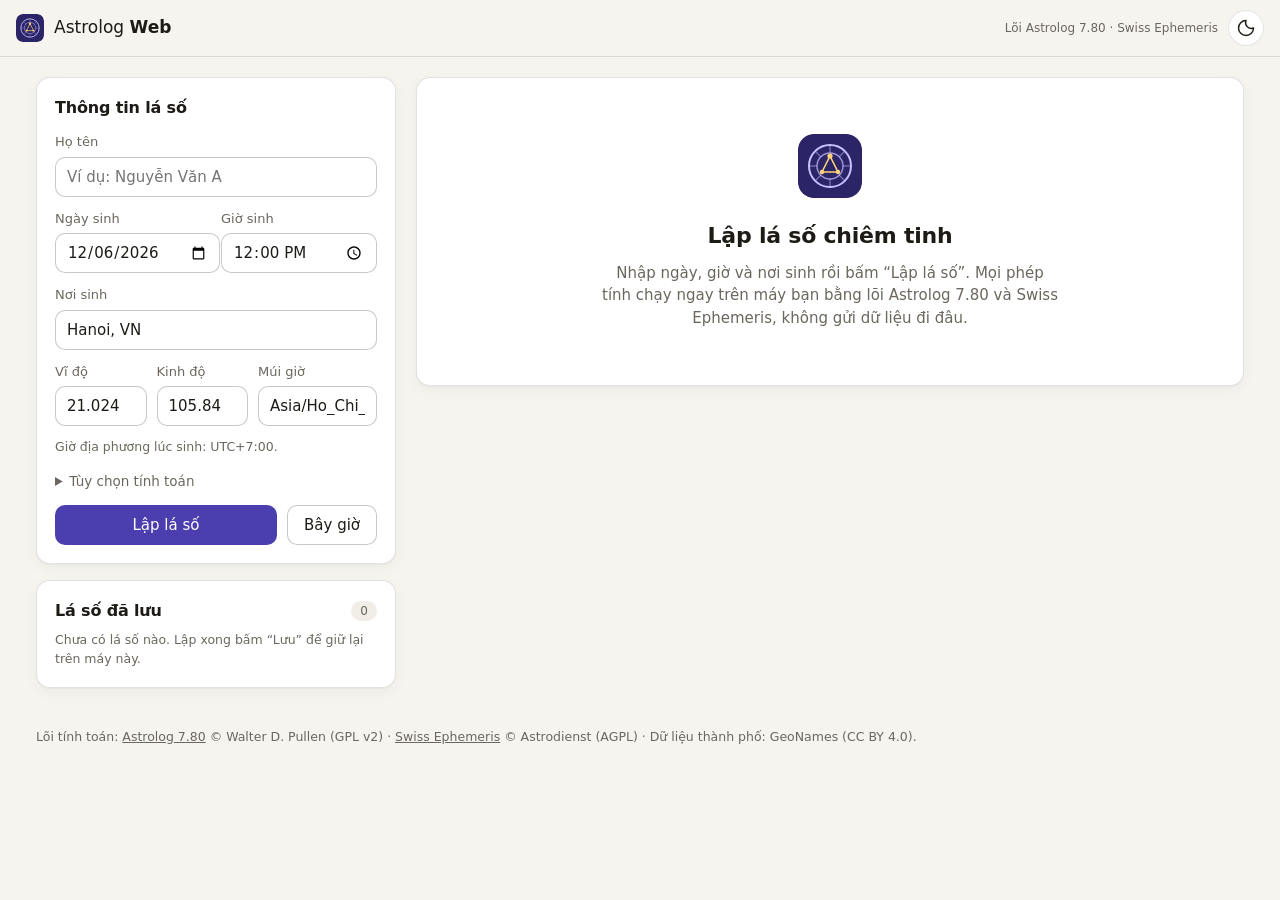
==== public/index.html @ a289e877 "Astrolog Web: Astrolog 7.80 in the browser as an installable PWA - Astrolog 7.80 C++ core and Swiss " ====
<!doctype html>
<html lang="vi">
<head>
  <meta charset="utf-8">
  <meta name="viewport" content="width=device-width, initial-scale=1, viewport-fit=cover">
  <meta name="theme-color" content="#f6f4ef" media="(prefers-color-scheme: light)">
  <meta name="theme-color" content="#131218" media="(prefers-color-scheme: dark)">
  <title>Astrolog Web</title>
  <meta name="description" content="Lập lá số chiêm tinh bằng lõi Astrolog 7.80 và Swiss Ephemeris, chạy ngay trên máy.">
  <link rel="icon" href="icon.svg" type="image/svg+xml">
  <link rel="manifest" href="manifest.webmanifest">
  <link rel="apple-touch-icon" href="apple-touch-icon.png">
  <meta name="apple-mobile-web-app-capable" content="yes">
  <meta name="mobile-web-app-capable" content="yes">
  <meta name="apple-mobile-web-app-title" content="Astrolog">
  <meta name="apple-mobile-web-app-status-bar-style" content="default">
  <link rel="stylesheet" href="style.css">
  <script>
    try { const t = localStorage.getItem('astrolog-web.theme'); if (t) document.documentElement.dataset.theme = t; } catch {}
  </script>
</head>
<body>
  <header class="topbar">
    <div class="brand">
      <img src="icon.svg" alt="" width="28" height="28">
      <span>Astrolog <b>Web</b></span>
    </div>
    <div class="topbar-right">
      <span class="engine-tag" id="engineTag">Đang nạp lõi Astrolog…</span>
      <button class="btn small install-btn" type="button" id="installBtn" hidden>
        <svg viewBox="0 0 24 24" width="16" height="16" aria-hidden="true"><path fill="none" stroke="currentColor" stroke-width="2" stroke-linecap="round" stroke-linejoin="round" d="M12 4v11m0 0-4-4m4 4 4-4M5 19h14"/></svg>
        Cài app
      </button>
      <button class="icon-btn" id="themeBtn" type="button" aria-label="Đổi giao diện sáng/tối" title="Đổi giao diện sáng/tối">
        <svg viewBox="0 0 24 24" width="20" height="20" aria-hidden="true"><path fill="none" stroke="currentColor" stroke-width="1.8" stroke-linecap="round" stroke-linejoin="round" d="M12 3a9 9 0 1 0 9 9 7 7 0 0 1-9-9z"/></svg>
      </button>
    </div>
  </header>

  <div class="banner" id="iosHint" hidden>
    <span>Cài lên iPhone/iPad: bấm nút <b>Chia sẻ</b>
      <svg viewBox="0 0 24 24" width="16" height="16" aria-hidden="true" style="vertical-align:-3px"><path fill="none" stroke="currentColor" stroke-width="2" stroke-linecap="round" stroke-linejoin="round" d="M12 15V3m0 0L8 7m4-4 4 4M6 11H5v10h14V11h-1"/></svg>
      rồi chọn <b>Thêm vào MH chính</b>.</span>
    <button class="icon-btn small" type="button" id="iosHintClose" aria-label="Đóng hướng dẫn">✕</button>
  </div>

  <div class="toast" id="toast" role="status" hidden></div>

  <main class="layout">
    <aside class="side">
      <form class="card form" id="chartForm" novalidate>
        <h2>Thông tin lá số</h2>

        <label class="field">
          <span>Họ tên</span>
          <input id="name" name="name" type="text" placeholder="Ví dụ: Nguyễn Văn A" autocomplete="off">
        </label>

        <div class="row2">
          <label class="field">
            <span>Ngày sinh</span>
            <input id="date" name="date" type="date" required>
          </label>
          <label class="field">
            <span>Giờ sinh</span>
            <input id="time" name="time" type="time" step="60" required>
          </label>
        </div>

        <div class="field city-field">
          <label for="city">Nơi sinh</label>
          <input id="city" type="text" placeholder="Gõ tên thành phố, ví dụ: Hanoi" autocomplete="off"
                 role="combobox" aria-expanded="false" aria-controls="citySuggest" aria-autocomplete="list">
          <ul class="suggest" id="citySuggest" role="listbox" hidden></ul>
        </div>

        <div class="row3">
          <label class="field">
            <span>Vĩ độ</span>
            <input id="lat" type="number" step="0.0001" min="-90" max="90" inputmode="decimal">
          </label>
          <label class="field">
            <span>Kinh độ</span>
            <input id="lon" type="number" step="0.0001" min="-180" max="180" inputmode="decimal">
          </label>
          <label class="field">
            <span>Múi giờ</span>
            <input id="tz" type="text" placeholder="Asia/Ho_Chi_Minh" autocomplete="off" spellcheck="false">
          </label>
        </div>
        <p class="hint" id="zoneNote">Kinh độ dương là phía Đông. Múi giờ theo chuẩn IANA, tự xét giờ mùa hè.</p>

        <details class="more">
          <summary>Tùy chọn tính toán</summary>
          <div class="row2">
            <label class="field">
              <span>Hệ thống nhà</span>
              <select id="house">
                <option value="0">Placidus</option>
                <option value="1">Koch</option>
                <option value="2">Equal</option>
                <option value="14">Whole Sign</option>
                <option value="3">Campanus</option>
                <option value="5">Regiomontanus</option>
                <option value="6">Porphyry</option>
                <option value="8">Topocentric</option>
                <option value="9">Alcabitius</option>
                <option value="15">Vedic</option>
              </select>
            </label>
            <label class="field">
              <span>Hoàng đạo</span>
              <select id="zodiac">
                <option value="tropical">Nhiệt đới (Tropical)</option>
                <option value="sidereal">Thiên văn (Sidereal)</option>
              </select>
            </label>
          </div>
        </details>

        <p class="error" id="formError" role="alert" hidden></p>

        <div class="actions">
          <button class="btn primary" type="submit" id="castBtn">Lập lá số</button>
          <button class="btn" type="button" id="nowBtn">Bây giờ</button>
        </div>
      </form>

      <section class="card saved">
        <div class="saved-head">
          <h2>Lá số đã lưu</h2>
          <span class="count" id="savedCount">0</span>
        </div>
        <ul id="savedList" class="saved-list"></ul>
        <p class="hint" id="savedEmpty">Chưa có lá số nào. Lập xong bấm “Lưu” để giữ lại trên máy này.</p>
      </section>
    </aside>

    <section class="results">
      <div class="empty card" id="emptyState">
        <img src="icon.svg" alt="" width="64" height="64">
        <h1>Lập lá số chiêm tinh</h1>
        <p>Nhập ngày, giờ và nơi sinh rồi bấm “Lập lá số”. Mọi phép tính chạy ngay trên máy bạn bằng lõi Astrolog 7.80 và Swiss Ephemeris, không gửi dữ liệu đi đâu.</p>
      </div>

      <div class="chart card" id="chartView" hidden>
        <div class="chart-head">
          <div>
            <h1 id="chartTitle"></h1>
            <p class="meta" id="chartMeta"></p>
          </div>
          <button class="btn" type="button" id="saveBtn">Lưu</button>
        </div>

        <nav class="tabs" role="tablist" id="tabs">
          <button role="tab" data-tab="wheel" aria-selected="true">Bánh xe</button>
          <button role="tab" data-tab="positions" aria-selected="false">Vị trí</button>
          <button role="tab" data-tab="aspects" aria-selected="false">Góc chiếu</button>
          <button role="tab" data-tab="interp" aria-selected="false">Diễn giải</button>
          <button role="tab" data-tab="classic" aria-selected="false">Cổ điển</button>
        </nav>

        <div class="tab-body" id="tabBody" role="tabpanel"></div>
      </div>
    </section>
  </main>

  <footer class="footer">
    <p>
      Lõi tính toán: <a href="https://www.astrolog.org/astrolog.htm" target="_blank" rel="noopener">Astrolog 7.80</a>
      © Walter D. Pullen (GPL v2) · <a href="https://www.astro.com/swisseph/" target="_blank" rel="noopener">Swiss Ephemeris</a>
      © Astrodienst (AGPL) · Dữ liệu thành phố: GeoNames (CC BY 4.0).
      <span id="offlineState"></span>
    </p>
  </footer>

  <script src="astrolog.js"></script>
  <script type="module" src="app.js"></script>
</body>
</html>
---- public/style.css ----
:root {
  --bg: #f6f4ef;
  --surface: #ffffff;
  --surface-2: #f1eee7;
  --text: #1d1b16;
  --muted: #6b675e;
  --border: rgba(29, 27, 22, 0.12);
  --border-strong: rgba(29, 27, 22, 0.24);
  --accent: #4b3fb0;
  --accent-ink: #ffffff;
  --accent-soft: #ecebfb;
  --danger: #b3261e;
  --term-bg: #fbfaf7;
  --radius: 10px;
  --shadow: 0 1px 2px rgba(0, 0, 0, 0.04), 0 4px 16px rgba(0, 0, 0, 0.04);
  color-scheme: light;

  /* Astrolog text colors, tuned for a light background */
  --k-white: #1d1b16; --k-ltgray: #55524b; --k-gray: #8a867c; --k-black: #1d1b16;
  --k-red: #c62828; --k-maroon: #8e2a2a; --k-blue: #1f5fc4; --k-navy: #23377a;
  --k-green: #1b8a3a; --k-dkgreen: #2d6b2d; --k-yellow: #a07000; --k-olive: #6f6a16;
  --k-magenta: #b0287f; --k-purple: #6a3aa8; --k-cyan: #00838f; --k-teal: #2a6f6f; --k-orange: #c25a00;
}

@media (prefers-color-scheme: dark) {
  :root:not([data-theme="light"]) {
    --bg: #131218; --surface: #1c1b22; --surface-2: #24232b; --text: #ece9e1; --muted: #a29e94;
    --border: rgba(255, 255, 255, 0.10); --border-strong: rgba(255, 255, 255, 0.22);
    --accent: #a89cff; --accent-ink: #17142e; --accent-soft: #2a2650; --danger: #ff8a80;
    --term-bg: #101015; --shadow: none; color-scheme: dark;
    --k-white: #f2f0ea; --k-ltgray: #c4c1b8; --k-gray: #85827a; --k-black: #9a978f;
    --k-red: #ff6b6b; --k-maroon: #d07a7a; --k-blue: #6ea8ff; --k-navy: #8a9be0;
    --k-green: #5fdc7f; --k-dkgreen: #77b877; --k-yellow: #ffd54f; --k-olive: #c8c06a;
    --k-magenta: #ff7ad1; --k-purple: #b48cff; --k-cyan: #4fd8e0; --k-teal: #6ab8b8; --k-orange: #ffa94d;
  }
}
:root[data-theme="dark"] {
  --bg: #131218; --surface: #1c1b22; --surface-2: #24232b; --text: #ece9e1; --muted: #a29e94;
  --border: rgba(255, 255, 255, 0.10); --border-strong: rgba(255, 255, 255, 0.22);
  --accent: #a89cff; --accent-ink: #17142e; --accent-soft: #2a2650; --danger: #ff8a80;
  --term-bg: #101015; --shadow: none; color-scheme: dark;
  --k-white: #f2f0ea; --k-ltgray: #c4c1b8; --k-gray: #85827a; --k-black: #9a978f;
  --k-red: #ff6b6b; --k-maroon: #d07a7a; --k-blue: #6ea8ff; --k-navy: #8a9be0;
  --k-green: #5fdc7f; --k-dkgreen: #77b877; --k-yellow: #ffd54f; --k-olive: #c8c06a;
  --k-magenta: #ff7ad1; --k-purple: #b48cff; --k-cyan: #4fd8e0; --k-teal: #6ab8b8; --k-orange: #ffa94d;
}

* { box-sizing: border-box; }
html, body { margin: 0; }
body {
  background: var(--bg);
  color: var(--text);
  font: 15px/1.5 system-ui, -apple-system, "Segoe UI", Roboto, "Helvetica Neue", Arial, sans-serif;
  -webkit-text-size-adjust: 100%;
}
h1, h2, h3 { margin: 0; font-weight: 600; letter-spacing: -0.01em; }
h1 { font-size: 22px; }
h2 { font-size: 16px; }
button, input, select { font: inherit; color: inherit; }
[hidden] { display: none !important; }

.topbar {
  position: sticky; top: 0; z-index: 10;
  display: flex; align-items: center; justify-content: space-between; gap: 12px;
  padding: 10px max(16px, env(safe-area-inset-right)) 10px max(16px, env(safe-area-inset-left));
  background: color-mix(in srgb, var(--bg) 88%, transparent);
  backdrop-filter: saturate(1.4) blur(10px);
  border-bottom: 1px solid var(--border);
}
.brand { display: flex; align-items: center; gap: 10px; font-size: 17px; }
.brand img { border-radius: 7px; }
.topbar-right { display: flex; align-items: center; gap: 10px; min-width: 0; }
.engine-tag { font-size: 12px; color: var(--muted); white-space: nowrap; overflow: hidden; text-overflow: ellipsis; }
.icon-btn {
  display: grid; place-items: center; width: 36px; height: 36px; border-radius: 50%;
  border: 1px solid var(--border); background: var(--surface); cursor: pointer;
}
.icon-btn:hover { border-color: var(--border-strong); }

.layout {
  display: grid; grid-template-columns: 360px minmax(0, 1fr); gap: 20px; align-items: start;
  max-width: 1240px; margin: 0 auto; padding: 20px 16px 40px;
}
.side { display: grid; gap: 16px; position: sticky; top: 76px; }
.card {
  background: var(--surface); border: 1px solid var(--border); border-radius: 14px;
  padding: 18px; box-shadow: var(--shadow);
}

.form { display: grid; gap: 12px; }
.field { display: grid; gap: 5px; min-width: 0; }
.field > span, .field > label { font-size: 13px; color: var(--muted); }
.row2 { display: grid; grid-template-columns: 1fr 1fr; gap: 10px; }
.row3 { display: grid; grid-template-columns: 1fr 1fr 1.3fr; gap: 10px; }
input, select {
  width: 100%; height: 40px; padding: 0 11px; border-radius: var(--radius);
  border: 1px solid var(--border-strong); background: var(--surface);
  outline: none; transition: border-color .15s, box-shadow .15s;
}
input:focus, select:focus { border-color: var(--accent); box-shadow: 0 0 0 3px var(--accent-soft); }
input[aria-invalid="true"] { border-color: var(--danger); }
.hint { margin: 0; font-size: 12.5px; color: var(--muted); }
.error { margin: 0; font-size: 13px; color: var(--danger); }

.city-field { position: relative; }
.suggest {
  position: absolute; left: 0; right: 0; top: 100%; z-index: 20; margin: 4px 0 0; padding: 4px;
  list-style: none; background: var(--surface); border: 1px solid var(--border-strong);
  border-radius: var(--radius); box-shadow: 0 8px 24px rgba(0, 0, 0, .12); max-height: 300px; overflow: auto;
}
.suggest li { display: flex; justify-content: space-between; gap: 8px; padding: 8px 10px; border-radius: 7px; cursor: pointer; }
.suggest li[aria-selected="true"], .suggest li:hover { background: var(--accent-soft); }
.suggest .cc { font-size: 12px; color: var(--muted); white-space: nowrap; }

.more summary { cursor: pointer; font-size: 13.5px; color: var(--muted); padding: 2px 0; }
.more[open] summary { margin-bottom: 10px; }

.actions { display: flex; gap: 10px; }
.btn {
  height: 40px; padding: 0 16px; border-radius: var(--radius); cursor: pointer;
  border: 1px solid var(--border-strong); background: var(--surface); font-weight: 500;
  transition: transform .05s, background .15s; white-space: nowrap;
}
.btn:hover { background: var(--surface-2); }
.btn:active { transform: scale(.98); }
.btn.primary { flex: 1; background: var(--accent); color: var(--accent-ink); border-color: transparent; }
.btn.primary:hover { filter: brightness(1.06); }
.btn:disabled { opacity: .6; cursor: progress; }
.btn.small { height: 32px; padding: 0 12px; font-size: 13px; }

.saved-head { display: flex; align-items: center; justify-content: space-between; margin-bottom: 8px; }
.count { font-size: 12px; color: var(--muted); background: var(--surface-2); border-radius: 99px; padding: 1px 9px; }
.saved-list { list-style: none; margin: 0; padding: 0; display: grid; gap: 2px; max-height: 280px; overflow: auto; }
.saved-list li { display: flex; align-items: center; gap: 6px; }
.saved-list .open {
  flex: 1; min-width: 0; text-align: left; background: none; border: 0; padding: 8px; border-radius: 8px; cursor: pointer;
}
.saved-list .open:hover { background: var(--surface-2); }
.saved-list .open b { display: block; font-weight: 500; white-space: nowrap; overflow: hidden; text-overflow: ellipsis; }
.saved-list .open small { color: var(--muted); }
.saved-list .del { background: none; border: 0; color: var(--muted); cursor: pointer; width: 32px; height: 32px; border-radius: 8px; }
.saved-list .del:hover { background: var(--surface-2); color: var(--danger); }

.empty { text-align: center; padding: 56px 24px; }
.empty img { border-radius: 16px; margin-bottom: 14px; }
.empty p { max-width: 460px; margin: 10px auto 0; color: var(--muted); }

.chart { padding: 0; overflow: hidden; }
.chart-head { display: flex; align-items: flex-start; justify-content: space-between; gap: 12px; padding: 18px 18px 12px; }
.meta { margin: 4px 0 0; color: var(--muted); font-size: 13.5px; }
.tabs {
  display: flex; gap: 4px; padding: 0 12px; border-bottom: 1px solid var(--border);
  overflow-x: auto; scrollbar-width: none;
}
.tabs::-webkit-scrollbar { display: none; }
.tabs button {
  flex: none; background: none; border: 0; padding: 10px 12px; cursor: pointer; color: var(--muted);
  border-bottom: 2px solid transparent; margin-bottom: -1px; font-weight: 500;
}
.tabs button[aria-selected="true"] { color: var(--text); border-bottom-color: var(--accent); }
.tab-body { padding: 16px 18px 20px; min-height: 320px; }

.wheel-bar { display: flex; flex-wrap: wrap; align-items: center; justify-content: space-between; gap: 10px; margin-bottom: 12px; }
.toggle { display: inline-flex; align-items: center; gap: 8px; font-size: 13.5px; color: var(--muted); cursor: pointer; }
.toggle input { width: 18px; height: 18px; accent-color: var(--accent); }
.wheel-wrap { display: grid; place-items: center; }
.wheel-wrap img { width: 100%; max-width: 760px; height: auto; border-radius: 12px; border: 1px solid var(--border); image-rendering: auto; }

.term {
  background: var(--term-bg); border: 1px solid var(--border); border-radius: 12px;
  padding: 14px 16px; overflow-x: auto;
  font: 13px/1.45 ui-monospace, "Cascadia Mono", Consolas, "SFMono-Regular", Menlo, monospace;
  white-space: nowrap;
}
.term.wrap { white-space: normal; }
.note { margin: 0 0 10px; font-size: 13px; color: var(--muted); }

.loading { display: flex; align-items: center; gap: 10px; color: var(--muted); padding: 30px 0; justify-content: center; }
.spinner { width: 18px; height: 18px; border-radius: 50%; border: 2px solid var(--border-strong); border-top-color: var(--accent); animation: spin .8s linear infinite; }
@keyframes spin { to { transform: rotate(360deg); } }

.k-white { color: var(--k-white); } .k-ltgray { color: var(--k-ltgray); } .k-gray { color: var(--k-gray); }
.k-black { color: var(--k-black); } .k-red { color: var(--k-red); } .k-maroon { color: var(--k-maroon); }
.k-blue { color: var(--k-blue); } .k-navy { color: var(--k-navy); } .k-green { color: var(--k-green); }
.k-dkgreen { color: var(--k-dkgreen); } .k-yellow { color: var(--k-yellow); } .k-olive { color: var(--k-olive); }
.k-magenta { color: var(--k-magenta); } .k-purple { color: var(--k-purple); } .k-cyan { color: var(--k-cyan); }
.k-teal { color: var(--k-teal); } .k-orange { color: var(--k-orange); }

@media (max-width: 900px) {
  .layout { grid-template-columns: minmax(0, 1fr); padding: 12px 12px 32px; gap: 14px; }
  .side { position: static; }
  .results { order: -1; }
  .results:has(#emptyState:not([hidden])) { order: 0; }
  .engine-tag { display: none; }
}
@media (max-width: 480px) {
  .card { padding: 14px; border-radius: 12px; }
  .row3 { grid-template-columns: 1fr 1fr; }
  .row3 .field:last-child { grid-column: 1 / -1; }
  .chart-head { padding: 14px 14px 10px; }
  .tab-body { padding: 12px 12px 16px; }
  .term { font-size: 11.5px; padding: 10px 12px; }
  h1 { font-size: 19px; }
}

/* ---------- step 3: install, offline ---------- */
.install-btn { display: inline-flex; align-items: center; gap: 6px; background: var(--accent); color: var(--accent-ink); border-color: transparent; }
.install-btn:hover { background: var(--accent); filter: brightness(1.06); }
.banner {
  display: flex; align-items: center; justify-content: space-between; gap: 10px;
  max-width: 1240px; margin: 12px auto 0; padding: 10px 14px; width: calc(100% - 24px);
  background: var(--accent-soft); border: 1px solid var(--border); border-radius: 12px; font-size: 14px;
}
.icon-btn.small { width: 30px; height: 30px; font-size: 13px; flex: none; }
.toast {
  position: fixed; left: 50%; bottom: max(20px, env(safe-area-inset-bottom)); transform: translateX(-50%); z-index: 50;
  max-width: calc(100% - 32px); padding: 10px 16px; border-radius: 12px; font-size: 14px;
  background: var(--text); color: var(--bg); box-shadow: 0 8px 24px rgba(0, 0, 0, .2);
}
.footer { max-width: 1240px; margin: 0 auto; padding: 0 16px 28px; font-size: 12.5px; color: var(--muted); }
.footer p { margin: 0; }
.footer a { color: inherit; }
@media (display-mode: standalone) {
  .topbar { padding-top: max(10px, env(safe-area-inset-top)); }
}

/* ---------- step 2: chart wheel, tables ---------- */
:root {
  --fire: #d24b3e; --earth: #3d8a4c; --air: #b8890f; --water: #2f6fc0;
  --fire-soft: rgba(210, 75, 62, .10); --earth-soft: rgba(61, 138, 76, .10);
  --air-soft: rgba(214, 165, 30, .12); --water-soft: rgba(47, 111, 192, .10);
  --asp-hard: #d0453b; --asp-soft: #2f72d0; --asp-neutral: #b8890f; --asp-minor: #8a8678;
  --wheel-face: #fffdf8; --wheel-line: rgba(29, 27, 22, .30); --wheel-tick: rgba(29, 27, 22, .28);
  --planet: #1d1b16;
}
@media (prefers-color-scheme: dark) {
  :root:not([data-theme="light"]) {
    --fire: #ff7a69; --earth: #6fcf83; --air: #f0c454; --water: #6ea8ff;
    --fire-soft: rgba(255, 122, 105, .13); --earth-soft: rgba(111, 207, 131, .11);
    --air-soft: rgba(240, 196, 84, .12); --water-soft: rgba(110, 168, 255, .13);
    --asp-hard: #ff6b61; --asp-soft: #6ea8ff; --asp-neutral: #f0c454; --asp-minor: #8f8b82;
    --wheel-face: #17161c; --wheel-line: rgba(255, 255, 255, .26); --wheel-tick: rgba(255, 255, 255, .22);
    --planet: #f2f0ea;
  }
}
:root[data-theme="dark"] {
  --fire: #ff7a69; --earth: #6fcf83; --air: #f0c454; --water: #6ea8ff;
  --fire-soft: rgba(255, 122, 105, .13); --earth-soft: rgba(111, 207, 131, .11);
  --air-soft: rgba(240, 196, 84, .12); --water-soft: rgba(110, 168, 255, .13);
  --asp-hard: #ff6b61; --asp-soft: #6ea8ff; --asp-neutral: #f0c454; --asp-minor: #8f8b82;
  --wheel-face: #17161c; --wheel-line: rgba(255, 255, 255, .26); --wheel-tick: rgba(255, 255, 255, .22);
  --planet: #f2f0ea;
}

.glyph { fill: none; stroke: currentColor; stroke-width: 1.6; stroke-linecap: round; stroke-linejoin: round; flex: none; vertical-align: -3px; }
.glyph .g-fill, .wheel-svg .g-fill { fill: currentColor; stroke: none; }

.wheel-layout { display: grid; grid-template-columns: minmax(0, 1fr) 250px; gap: 18px; align-items: start; }
.wheel-box { display: grid; place-items: center; }
.wheel-svg { width: 100%; max-width: 640px; height: auto; display: block; font-family: inherit; user-select: none; -webkit-tap-highlight-color: transparent; }
.wheel-svg .w-face { fill: var(--wheel-face); }
.wheel-svg .w-line { fill: none; stroke: var(--wheel-line); stroke-width: 1.2; }
.wheel-svg .w-strong { stroke-width: 1.8; }
.wheel-svg .w-inner { fill: var(--surface); }
.wheel-svg .w-tick { stroke: var(--wheel-tick); stroke-width: 1; }
.wheel-svg .band.el-fire { fill: var(--fire-soft); } .wheel-svg .band.el-earth { fill: var(--earth-soft); }
.wheel-svg .band.el-air { fill: var(--air-soft); } .wheel-svg .band.el-water { fill: var(--water-soft); }
.wheel-svg .sg { fill: none; stroke-width: 1.5; stroke-linecap: round; stroke-linejoin: round; }
.wheel-svg .sg.el-fire { stroke: var(--fire); } .wheel-svg .sg.el-earth { stroke: var(--earth); }
.wheel-svg .sg.el-air { stroke: var(--air); } .wheel-svg .sg.el-water { stroke: var(--water); }
.wheel-svg .w-cusp { stroke: var(--wheel-line); stroke-width: 1.1; }
.wheel-svg .w-angle { stroke: var(--text); stroke-width: 2.4; }
.wheel-svg .w-angle-label { fill: var(--text); font-size: 24px; font-weight: 700; text-anchor: middle; dominant-baseline: central; }
.wheel-svg .w-house { fill: var(--muted); font-size: 21px; text-anchor: middle; dominant-baseline: central; }
.wheel-svg .asp { stroke-linecap: round; transition: opacity .15s; }
.wheel-svg .asp.hard { stroke: var(--asp-hard); }
.wheel-svg .asp.soft { stroke: var(--asp-soft); }
.wheel-svg .asp.neutral { stroke: var(--asp-neutral); }
.wheel-svg .asp.minor { stroke: var(--asp-minor); stroke-dasharray: 7 6; }
.wheel-svg .pl { cursor: pointer; outline: none; transition: opacity .15s; color: var(--planet); }
.wheel-svg .pl-hit { fill: transparent; }
.wheel-svg .pl-glyph { fill: none; stroke: currentColor; stroke-width: 1.3; stroke-linecap: round; stroke-linejoin: round; }
.wheel-svg .pl-text { fill: currentColor; font-size: 20px; font-weight: 600; text-anchor: middle; dominant-baseline: central; }
.wheel-svg .pl-tick { stroke: currentColor; stroke-width: 2.4; }
.wheel-svg .pl-lead { stroke: var(--wheel-line); stroke-width: 1; }
.wheel-svg .pl-dot { fill: currentColor; }
.wheel-svg .pl-deg { fill: currentColor; font-size: 21px; font-weight: 600; text-anchor: middle; dominant-baseline: central; }
.wheel-svg .pl-min { font-size: 14px; font-weight: 400; fill: var(--muted); }
.wheel-svg .pl-retro { fill: var(--asp-hard); font-size: 17px; text-anchor: middle; dominant-baseline: central; }
.wheel-svg .pl:hover, .wheel-svg .pl:focus-visible, .wheel-svg .pl.on { color: var(--accent); }
.wheel-svg .pl:focus-visible .pl-hit { stroke: var(--accent); stroke-width: 2; }
.wheel-svg.focus .asp:not(.on) { opacity: .07; }
.wheel-svg.focus .pl:not(.on) { opacity: .35; }
.wheel-svg.focus .pl.linked { color: var(--text); }

.wheel-side { display: grid; gap: 12px; }
.card-inset { background: var(--surface-2); border-radius: 12px; padding: 12px 14px; }
.focus-head { display: flex; align-items: center; gap: 10px; margin-bottom: 8px; }
.focus-head .glyph { color: var(--accent); }
.focus-list { list-style: none; margin: 0; padding: 0; display: grid; gap: 6px; font-size: 13.5px; }
.focus-list li { display: grid; grid-template-columns: auto auto 1fr auto; align-items: center; gap: 7px; }
.muted { color: var(--muted); font-weight: 400; }
.legend { display: flex; flex-wrap: wrap; gap: 12px; font-size: 12.5px; color: var(--muted); }
.legend span { display: inline-flex; align-items: center; gap: 6px; }
.lg { display: inline-block; width: 22px; height: 0; border-top: 2.5px solid; }
.lg.hard { border-color: var(--asp-hard); } .lg.soft { border-color: var(--asp-soft); }
.lg.minor { border-color: var(--asp-minor); border-top-style: dashed; }

.balance h3 { font-size: 13px; color: var(--muted); font-weight: 600; margin: 4px 0 6px; }
.bal-row { display: grid; grid-template-columns: 74px 1fr 18px; align-items: center; gap: 8px; font-size: 13px; margin-top: 5px; }
.bal-bar { height: 7px; border-radius: 9px; background: var(--border); overflow: hidden; }
.bal-fill { display: block; height: 100%; border-radius: 9px; background: var(--accent); }
.bal-fill.el-fire { background: var(--fire); } .bal-fill.el-earth { background: var(--earth); }
.bal-fill.el-air { background: var(--air); } .bal-fill.el-water { background: var(--water); }
.bal-n { text-align: right; font-variant-numeric: tabular-nums; }
.bal-icons { grid-column: 2 / -1; display: flex; gap: 4px; color: var(--muted); }
.bal-icons:empty { display: none; }

.grid-2 { display: grid; grid-template-columns: minmax(0, 1.4fr) minmax(0, 1fr); gap: 22px; align-items: start; }
.tab-body h3 { font-size: 15px; margin: 4px 0 10px; }
.table-wrap { overflow-x: auto; -webkit-overflow-scrolling: touch; }
.tbl { width: 100%; border-collapse: collapse; font-size: 14px; }
.tbl th { text-align: left; font-size: 12px; font-weight: 600; color: var(--muted); padding: 6px 8px; border-bottom: 1px solid var(--border); white-space: nowrap; }
.tbl td { padding: 7px 8px; border-bottom: 1px solid var(--border); white-space: nowrap; vertical-align: middle; }
.tbl tbody tr:hover { background: var(--surface-2); }
.tbl .num { text-align: right; font-variant-numeric: tabular-nums; }
.tbl td.obj { display: flex; align-items: center; gap: 8px; }
.sign-cell { display: inline-flex; align-items: center; gap: 6px; }
.sign-cell.el-fire .glyph { color: var(--fire); } .sign-cell.el-earth .glyph { color: var(--earth); }
.sign-cell.el-air .glyph { color: var(--air); } .sign-cell.el-water .glyph { color: var(--water); }
.retro { color: var(--asp-hard); font-weight: 600; margin-right: 6px; }
.g-txt { display: inline-block; font-size: 11.5px; font-weight: 700; color: var(--text); text-align: center; letter-spacing: .02em; }
.balance { margin-top: 16px; }
.wheel-side .balance { margin-top: 0; }

.asp-badge { display: inline-flex; align-items: center; gap: 6px; }
.asp-badge.hard { color: var(--asp-hard); } .asp-badge.soft { color: var(--asp-soft); }
.asp-badge.neutral { color: var(--asp-neutral); } .asp-badge.minor { color: var(--asp-minor); }
.asp-badge span { color: var(--text); }
.pow-bar { display: inline-block; width: 80px; height: 6px; border-radius: 9px; background: var(--border); overflow: hidden; vertical-align: middle; }
.pow-bar span { display: block; height: 100%; background: var(--accent); border-radius: 9px; }

.aspect-top { display: grid; grid-template-columns: auto minmax(0, 1fr); gap: 24px; align-items: start; margin-bottom: 20px; }
.aspect-grid { border-collapse: collapse; }
.aspect-grid th { padding: 0 6px 0 0; text-align: right; color: var(--text); }
.aspect-grid td { width: 30px; height: 30px; min-width: 30px; text-align: center; border: 1px solid var(--border); padding: 0; }
.aspect-grid .ag-diag { border: 0; color: var(--muted); }
.aspect-grid .ag-cell.hard { color: var(--asp-hard); background: color-mix(in srgb, var(--asp-hard) 9%, transparent); }
.aspect-grid .ag-cell.soft { color: var(--asp-soft); background: color-mix(in srgb, var(--asp-soft) 9%, transparent); }
.aspect-grid .ag-cell.neutral { color: var(--asp-neutral); background: color-mix(in srgb, var(--asp-neutral) 10%, transparent); }
.aspect-grid .ag-cell.minor { color: var(--asp-minor); }
.chips { list-style: none; margin: 0 0 10px; padding: 0; display: flex; flex-wrap: wrap; gap: 8px; }
.chip { font-size: 13px; padding: 4px 11px; border-radius: 99px; background: var(--surface-2); border: 1px solid var(--border); }
.chip.hard { color: var(--asp-hard); } .chip.soft { color: var(--asp-soft); } .chip.neutral { color: var(--asp-neutral); }
.chip b { color: var(--text); margin-left: 4px; }

.seg { display: inline-flex; flex-wrap: wrap; gap: 2px; padding: 3px; border-radius: 10px; background: var(--surface-2); margin-bottom: 12px; }
.seg button { border: 0; background: none; padding: 6px 12px; border-radius: 8px; cursor: pointer; font-size: 13.5px; color: var(--muted); }
.seg button[aria-pressed="true"] { background: var(--surface); color: var(--text); box-shadow: 0 1px 2px rgba(0, 0, 0, .08); }

@media (max-width: 1150px) {
  .wheel-layout { grid-template-columns: minmax(0, 1fr); }
  .wheel-side { grid-template-columns: repeat(auto-fit, minmax(240px, 1fr)); }
  .grid-2, .aspect-top { grid-template-columns: minmax(0, 1fr); }
}
@media (max-width: 480px) {
  .tbl { font-size: 13px; }
  .tbl td, .tbl th { padding: 6px 5px; }
  .pow-bar { width: 44px; }
  .tbl.aspects td.obj span { display: none; }
  .tbl .spd, .tbl .paren { display: none; }
  .tbl .retro { margin-right: 0; }
  .tbl.aspects th:first-child, .tbl.aspects th:nth-child(3) { font-size: 0; }
  .aspect-grid td { width: 26px; height: 26px; min-width: 26px; }
}
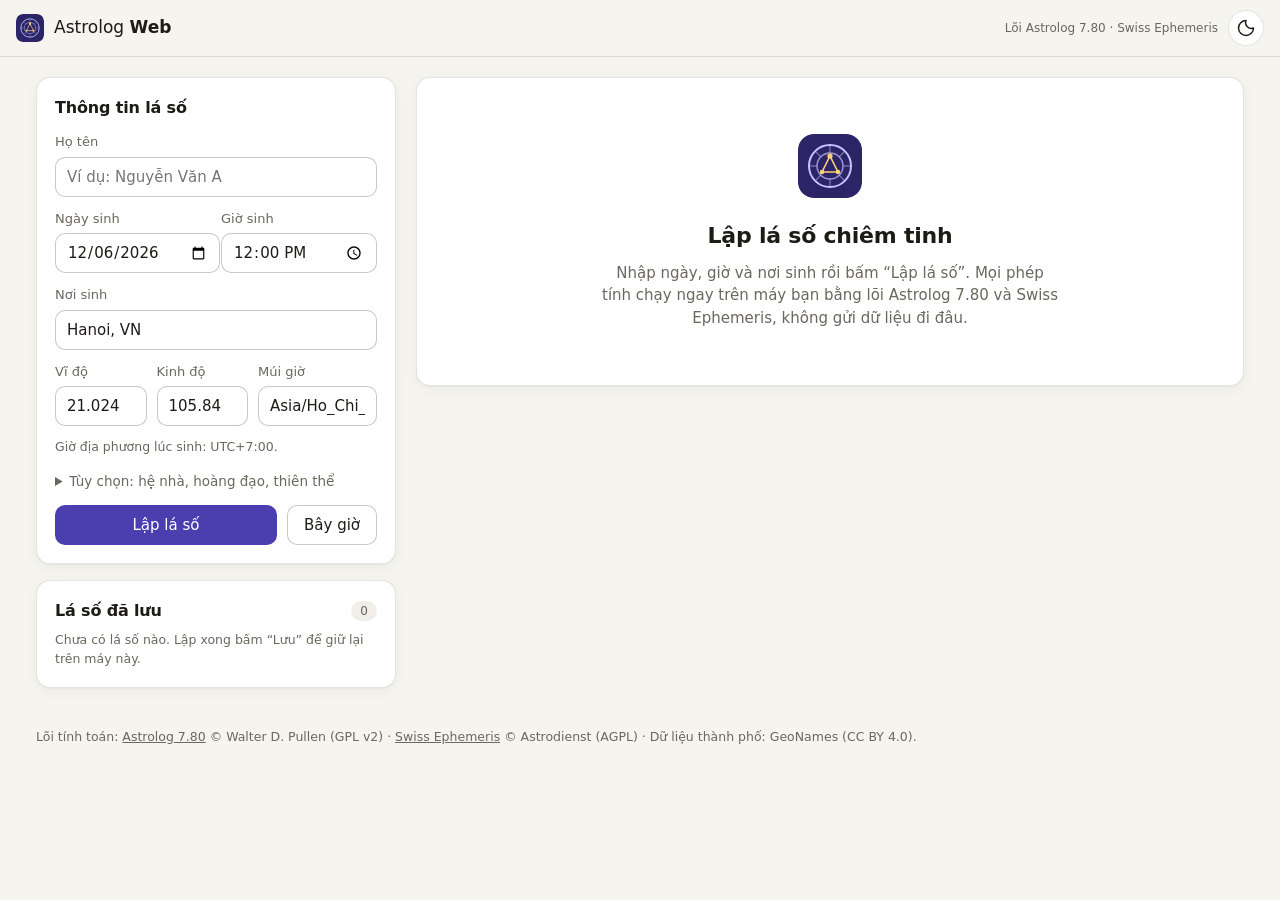
==== commit 2eea7110: "Extra objects picker and birth-time rectification - Choose extra objects: nodes, Lilith, Fortune, Ve" ====
--- a/public/index.html
+++ b/public/index.html
@@ -91,7 +91,7 @@
         <p class="hint" id="zoneNote">Kinh độ dương là phía Đông. Múi giờ theo chuẩn IANA, tự xét giờ mùa hè.</p>
 
         <details class="more">
-          <summary>Tùy chọn tính toán</summary>
+          <summary>Tùy chọn: hệ nhà, hoàng đạo, thiên thể</summary>
           <div class="row2">
             <label class="field">
               <span>Hệ thống nhà</span>
@@ -115,6 +115,19 @@
                 <option value="sidereal">Thiên văn (Sidereal)</option>
               </select>
             </label>
+          </div>
+          <div class="obj-section">
+            <div class="obj-head">
+              <span>Thiên thể hiển thị</span>
+              <span class="muted" id="objCount"></span>
+            </div>
+            <div class="presets">
+              <button type="button" class="chip-btn" data-preset="basic">Cơ bản</button>
+              <button type="button" class="chip-btn" data-preset="popular">Phổ biến</button>
+              <button type="button" class="chip-btn" data-preset="all">Tất cả</button>
+            </div>
+            <div id="objectPicker" class="obj-picker"></div>
+            <p class="hint">Luôn có 10 hành tinh chính, Cung Mọc (AC) và Thiên Đỉnh (MC). Thay đổi áp dụng ngay cho lá số đang mở.</p>
           </div>
         </details>
 
--- a/public/style.css
+++ b/public/style.css
@@ -201,6 +201,70 @@
   .tab-body { padding: 12px 12px 16px; }
   .term { font-size: 11.5px; padding: 10px 12px; }
   h1 { font-size: 19px; }
+}
+
+/* ---------- extra objects picker ---------- */
+.obj-section { display: grid; gap: 8px; margin-top: 12px; }
+.obj-head { display: flex; justify-content: space-between; font-size: 13px; color: var(--muted); }
+.obj-head span:first-child { color: var(--text); font-weight: 500; }
+.presets { display: flex; flex-wrap: wrap; gap: 6px; }
+.chip-btn {
+  border: 1px solid var(--border-strong); background: var(--surface); border-radius: 99px;
+  padding: 4px 12px; font-size: 13px; cursor: pointer;
+}
+.chip-btn:hover { background: var(--surface-2); }
+.obj-picker { display: grid; gap: 10px; max-height: 340px; overflow: auto; padding-right: 2px; }
+.obj-group-head { display: flex; justify-content: space-between; align-items: center; font-size: 12.5px; color: var(--muted); margin-bottom: 5px; }
+.link-btn { border: 0; background: none; color: var(--accent); font-size: 12.5px; cursor: pointer; padding: 2px 4px; }
+.obj-chips { display: flex; flex-wrap: wrap; gap: 6px; }
+.obj-chip {
+  display: inline-flex; align-items: center; gap: 5px; padding: 4px 10px 4px 6px; border-radius: 99px;
+  border: 1px solid var(--border-strong); font-size: 13px; cursor: pointer; user-select: none;
+}
+.obj-chip input { position: absolute; opacity: 0; pointer-events: none; width: 0; height: 0; }
+.obj-chip:has(input:checked) { background: var(--accent-soft); border-color: var(--accent); }
+.obj-chip:has(input:focus-visible) { box-shadow: 0 0 0 3px var(--accent-soft); }
+.obj-chip .g-txt { font-size: 10.5px; }
+
+/* ---------- birth-time rectification ---------- */
+.shift-badge {
+  display: inline-block; font-size: 12px; font-weight: 600; padding: 1px 8px; border-radius: 99px;
+  background: var(--accent-soft); color: var(--accent); vertical-align: 1px;
+}
+.rectify {
+  display: grid; grid-template-columns: minmax(160px, auto) auto 1fr; align-items: center; gap: 10px 16px;
+  padding: 10px 12px; margin-bottom: 14px; border-radius: 12px; background: var(--surface-2);
+}
+.rect-time b { font-size: 16px; font-variant-numeric: tabular-nums; }
+.rect-angles { font-size: 12.5px; }
+.rect-steps { display: flex; gap: 4px; }
+.rect-steps button {
+  min-width: 44px; height: 34px; border-radius: 8px; border: 1px solid var(--border-strong); background: var(--surface);
+  font-size: 13px; font-variant-numeric: tabular-nums; cursor: pointer;
+}
+.rect-steps button:hover { border-color: var(--accent); }
+.rect-steps button:active { transform: scale(.96); }
+.rect-actions { display: flex; flex-wrap: wrap; gap: 6px; justify-content: flex-end; }
+.rect-actions .btn { display: inline-flex; align-items: center; gap: 6px; }
+.btn[aria-pressed="true"] { background: var(--accent-soft); border-color: var(--accent); color: var(--accent); }
+.btn.accent { background: var(--accent); color: var(--accent-ink); border-color: transparent; }
+.btn.accent:disabled { background: var(--surface); color: var(--muted); border-color: var(--border-strong); opacity: .7; cursor: default; }
+.rect-hint { grid-column: 1 / -1; }
+.wheel-box { outline: none; border-radius: 50%; }
+.wheel-box.rotating { touch-action: none; cursor: grab; }
+.wheel-box.rotating .wheel-svg { filter: drop-shadow(0 0 0 transparent); }
+.wheel-box.rotating::after { content: none; }
+.wheel-box.dragging { cursor: grabbing; }
+.wheel-box.rotating .w-face { stroke: var(--accent); stroke-width: 3; stroke-dasharray: 10 8; }
+.wheel-svg { transition: transform .12s ease-out; }
+@media (max-width: 1150px) {
+  .rectify { grid-template-columns: 1fr auto; }
+  .rect-actions { grid-column: 1 / -1; justify-content: flex-start; }
+}
+@media (max-width: 560px) {
+  .rectify { grid-template-columns: 1fr; }
+  .rect-steps { justify-content: space-between; }
+  .rect-steps button { flex: 1; min-width: 0; }
 }
 
 /* ---------- step 3: install, offline ---------- */
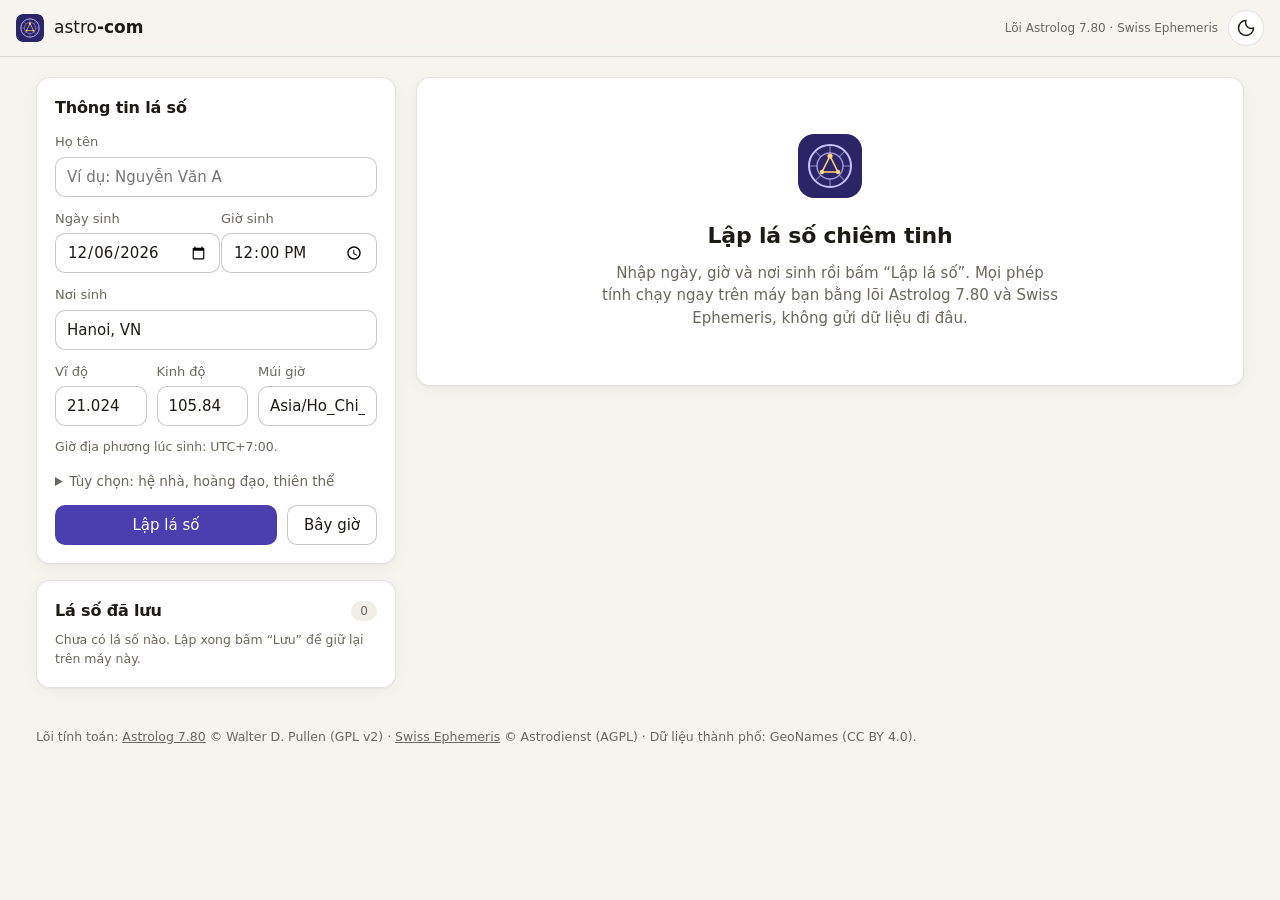
==== commit aa3426e6: "Rename the app to astro-com Co-Authored-By: Claude Opus 5.5 <noreply@anthropic.com>" ====
--- a/public/index.html
+++ b/public/index.html
@@ -5,14 +5,14 @@
   <meta name="viewport" content="width=device-width, initial-scale=1, viewport-fit=cover">
   <meta name="theme-color" content="#f6f4ef" media="(prefers-color-scheme: light)">
   <meta name="theme-color" content="#131218" media="(prefers-color-scheme: dark)">
-  <title>Astrolog Web</title>
+  <title>astro-com</title>
   <meta name="description" content="Lập lá số chiêm tinh bằng lõi Astrolog 7.80 và Swiss Ephemeris, chạy ngay trên máy.">
   <link rel="icon" href="icon.svg" type="image/svg+xml">
   <link rel="manifest" href="manifest.webmanifest">
   <link rel="apple-touch-icon" href="apple-touch-icon.png">
   <meta name="apple-mobile-web-app-capable" content="yes">
   <meta name="mobile-web-app-capable" content="yes">
-  <meta name="apple-mobile-web-app-title" content="Astrolog">
+  <meta name="apple-mobile-web-app-title" content="astro-com">
   <meta name="apple-mobile-web-app-status-bar-style" content="default">
   <link rel="stylesheet" href="style.css">
   <script>
@@ -23,7 +23,7 @@
   <header class="topbar">
     <div class="brand">
       <img src="icon.svg" alt="" width="28" height="28">
-      <span>Astrolog <b>Web</b></span>
+      <span>astro<b>-com</b></span>
     </div>
     <div class="topbar-right">
       <span class="engine-tag" id="engineTag">Đang nạp lõi Astrolog…</span>
--- a/public/style.css
+++ b/public/style.css
@@ -232,11 +232,18 @@
   background: var(--accent-soft); color: var(--accent); vertical-align: 1px;
 }
 .rectify {
-  display: grid; grid-template-columns: minmax(160px, auto) auto 1fr; align-items: center; gap: 10px 16px;
+  display: grid; grid-template-columns: 236px auto 1fr; align-items: center; gap: 10px 16px;
   padding: 10px 12px; margin-bottom: 14px; border-radius: 12px; background: var(--surface-2);
 }
+/* Every line here has a fixed height and never wraps, so rotating the wheel can't shift the layout. */
+.rect-time { min-width: 0; }
+.rect-line { display: flex; align-items: center; gap: 8px; height: 24px; white-space: nowrap; }
 .rect-time b { font-size: 16px; font-variant-numeric: tabular-nums; }
-.rect-angles { font-size: 12.5px; }
+.rect-line .shift-badge { flex: none; }
+.shift-badge.zero { background: transparent; color: var(--muted); font-weight: 400; padding-left: 0; }
+.rect-angles { font-size: 12.5px; font-variant-numeric: tabular-nums; }
+.rect-angles span { display: block; height: 18px; line-height: 18px; white-space: nowrap; overflow: hidden; text-overflow: ellipsis; }
+.meta-shifted { color: var(--accent); font-weight: 600; }
 .rect-steps { display: flex; gap: 4px; }
 .rect-steps button {
   min-width: 44px; height: 34px; border-radius: 8px; border: 1px solid var(--border-strong); background: var(--surface);
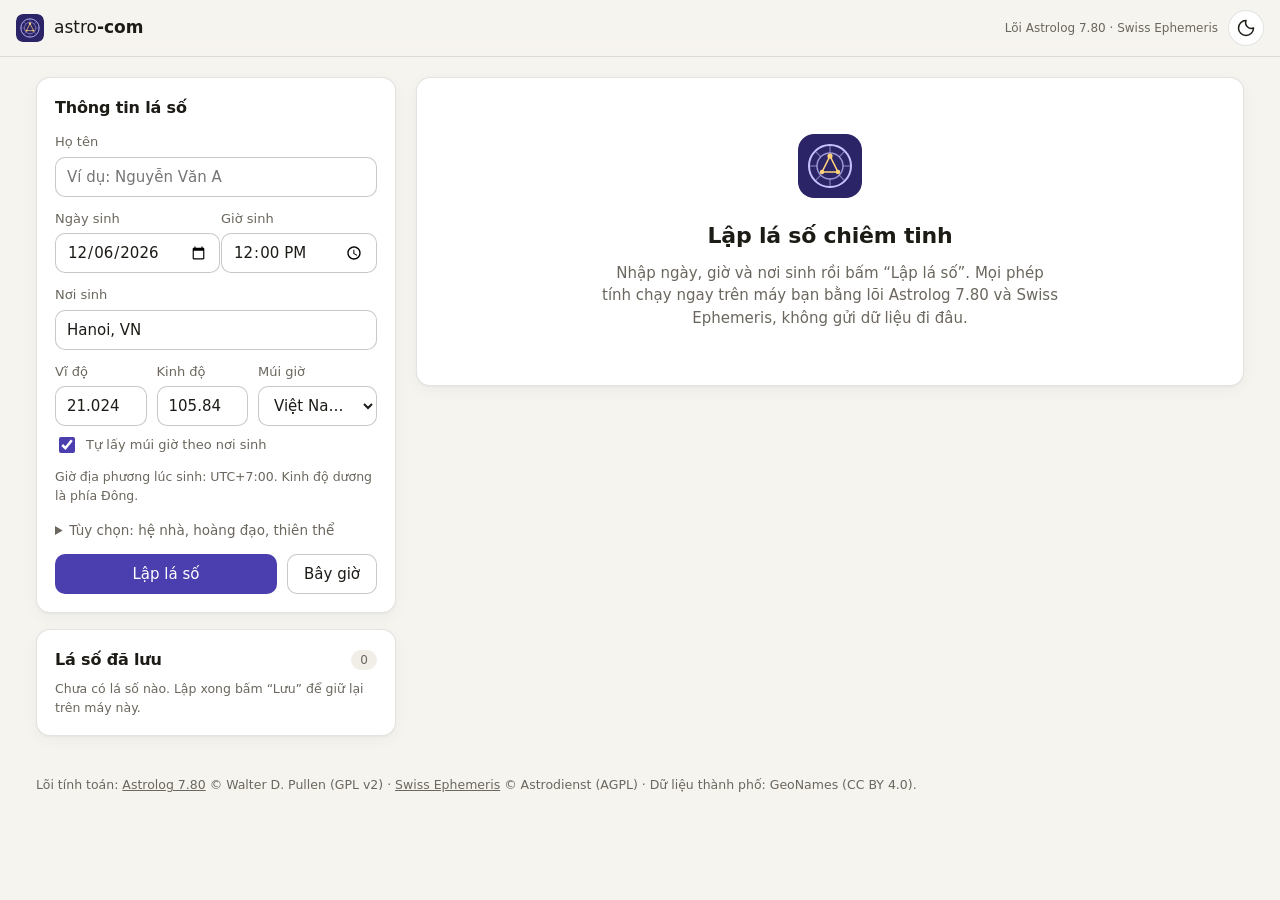
==== commit b51eaa0f: "Transit tab and a time zone picker - Transit tab: bi-wheel with the sky at any moment (default now) " ====
--- a/public/index.html
+++ b/public/index.html
@@ -85,9 +85,10 @@
           </label>
           <label class="field">
             <span>Múi giờ</span>
-            <input id="tz" type="text" placeholder="Asia/Ho_Chi_Minh" autocomplete="off" spellcheck="false">
+            <select id="tz"></select>
           </label>
         </div>
+        <label class="toggle tz-auto"><input type="checkbox" id="tzAuto" checked> Tự lấy múi giờ theo nơi sinh</label>
         <p class="hint" id="zoneNote">Kinh độ dương là phía Đông. Múi giờ theo chuẩn IANA, tự xét giờ mùa hè.</p>
 
         <details class="more">
@@ -169,6 +170,8 @@
           <button role="tab" data-tab="wheel" aria-selected="true">Bánh xe</button>
           <button role="tab" data-tab="positions" aria-selected="false">Vị trí</button>
           <button role="tab" data-tab="aspects" aria-selected="false">Góc chiếu</button>
+          <button role="tab" data-tab="transit" aria-selected="false">Transit</button>
+          <button role="tab" data-tab="progress" aria-selected="false">Tiến trình</button>
           <button role="tab" data-tab="interp" aria-selected="false">Diễn giải</button>
           <button role="tab" data-tab="classic" aria-selected="false">Cổ điển</button>
         </nav>
--- a/public/style.css
+++ b/public/style.css
@@ -273,6 +273,52 @@
   .rect-steps { justify-content: space-between; }
   .rect-steps button { flex: 1; min-width: 0; }
 }
+
+.tz-auto { font-size: 13px; margin-top: -4px; }
+.tz-auto input { width: 16px; height: 16px; }
+select#tz { text-overflow: ellipsis; }
+
+/* ---------- progressions ---------- */
+.prog-controls { display: flex; flex-wrap: wrap; align-items: flex-end; gap: 10px 14px; margin-bottom: 12px; }
+.prog-controls .field { min-width: 160px; }
+.prog-controls .field:has(select) { min-width: 220px; }
+.prog-age { display: grid; margin-left: auto; text-align: right; font-size: 13.5px; }
+.prog-age b { font-size: 15px; }
+.explain { background: var(--surface-2); border-radius: 12px; padding: 10px 14px; margin-bottom: 14px; font-size: 14px; }
+.explain summary { cursor: pointer; color: var(--accent); font-weight: 500; }
+.explain p { margin: 8px 0 0; color: var(--text); }
+.wheel-svg.bi .pl-deg { font-size: 18px; }
+.wheel-svg.bi .pl-min { font-size: 12.5px; }
+.wheel-svg.bi .w-sep { stroke-dasharray: 4 5; }
+.wheel-svg .pl.outer { color: var(--accent); }
+.wheel-svg .pl.outer .pl-min { fill: currentColor; opacity: .7; }
+.wheel-svg .asp.conj { stroke: var(--asp-neutral); }
+.wheel-svg.focus .pl.outer.linked { color: var(--accent); }
+.ring-dot { display: inline-block; width: 10px; height: 10px; border-radius: 50%; background: var(--planet); }
+.ring-dot.outer { background: var(--accent); }
+.lg.neutral { border-color: var(--asp-neutral); }
+.prog-tables { margin-top: 18px; }
+.timeline { margin-top: 18px; }
+.tl-head { display: flex; align-items: center; gap: 10px; margin-bottom: 8px; }
+.tl-head h3 { margin: 0 !important; }
+.tl-list { list-style: none; margin: 0; padding: 0; display: grid; gap: 2px; }
+.tl-list li { display: grid; grid-template-columns: 108px 1fr; align-items: center; gap: 10px; padding: 7px 8px; border-bottom: 1px solid var(--border); font-size: 14px; }
+.tl-list li.past { opacity: .55; }
+.tl-list li.ingress { background: color-mix(in srgb, var(--accent) 6%, transparent); }
+.tl-date { font-variant-numeric: tabular-nums; color: var(--muted); white-space: nowrap; }
+.tl-what { display: flex; flex-wrap: wrap; align-items: center; gap: 6px; }
+@media (max-width: 560px) {
+  .prog-age { margin-left: 0; text-align: left; width: 100%; }
+  .prog-controls .field, .prog-controls .field:has(select) { min-width: 0; flex: 1 1 150px; }
+  .tl-list li { grid-template-columns: 1fr; gap: 3px; }
+}
+
+.prog-controls .tr-time { min-width: 120px; }
+.prog-controls .tr-orb { min-width: 80px; }
+.tr-slow { margin-left: auto; font-size: 13px; }
+.tl-list li.slow .tl-what > span:nth-child(2) { font-weight: 600; }
+.tbl tr.slow td.obj span { font-weight: 600; }
+@media (max-width: 560px) { .tr-slow { margin-left: 0; width: 100%; } .tl-head { flex-wrap: wrap; } }
 
 /* ---------- step 3: install, offline ---------- */
 .install-btn { display: inline-flex; align-items: center; gap: 6px; background: var(--accent); color: var(--accent-ink); border-color: transparent; }
